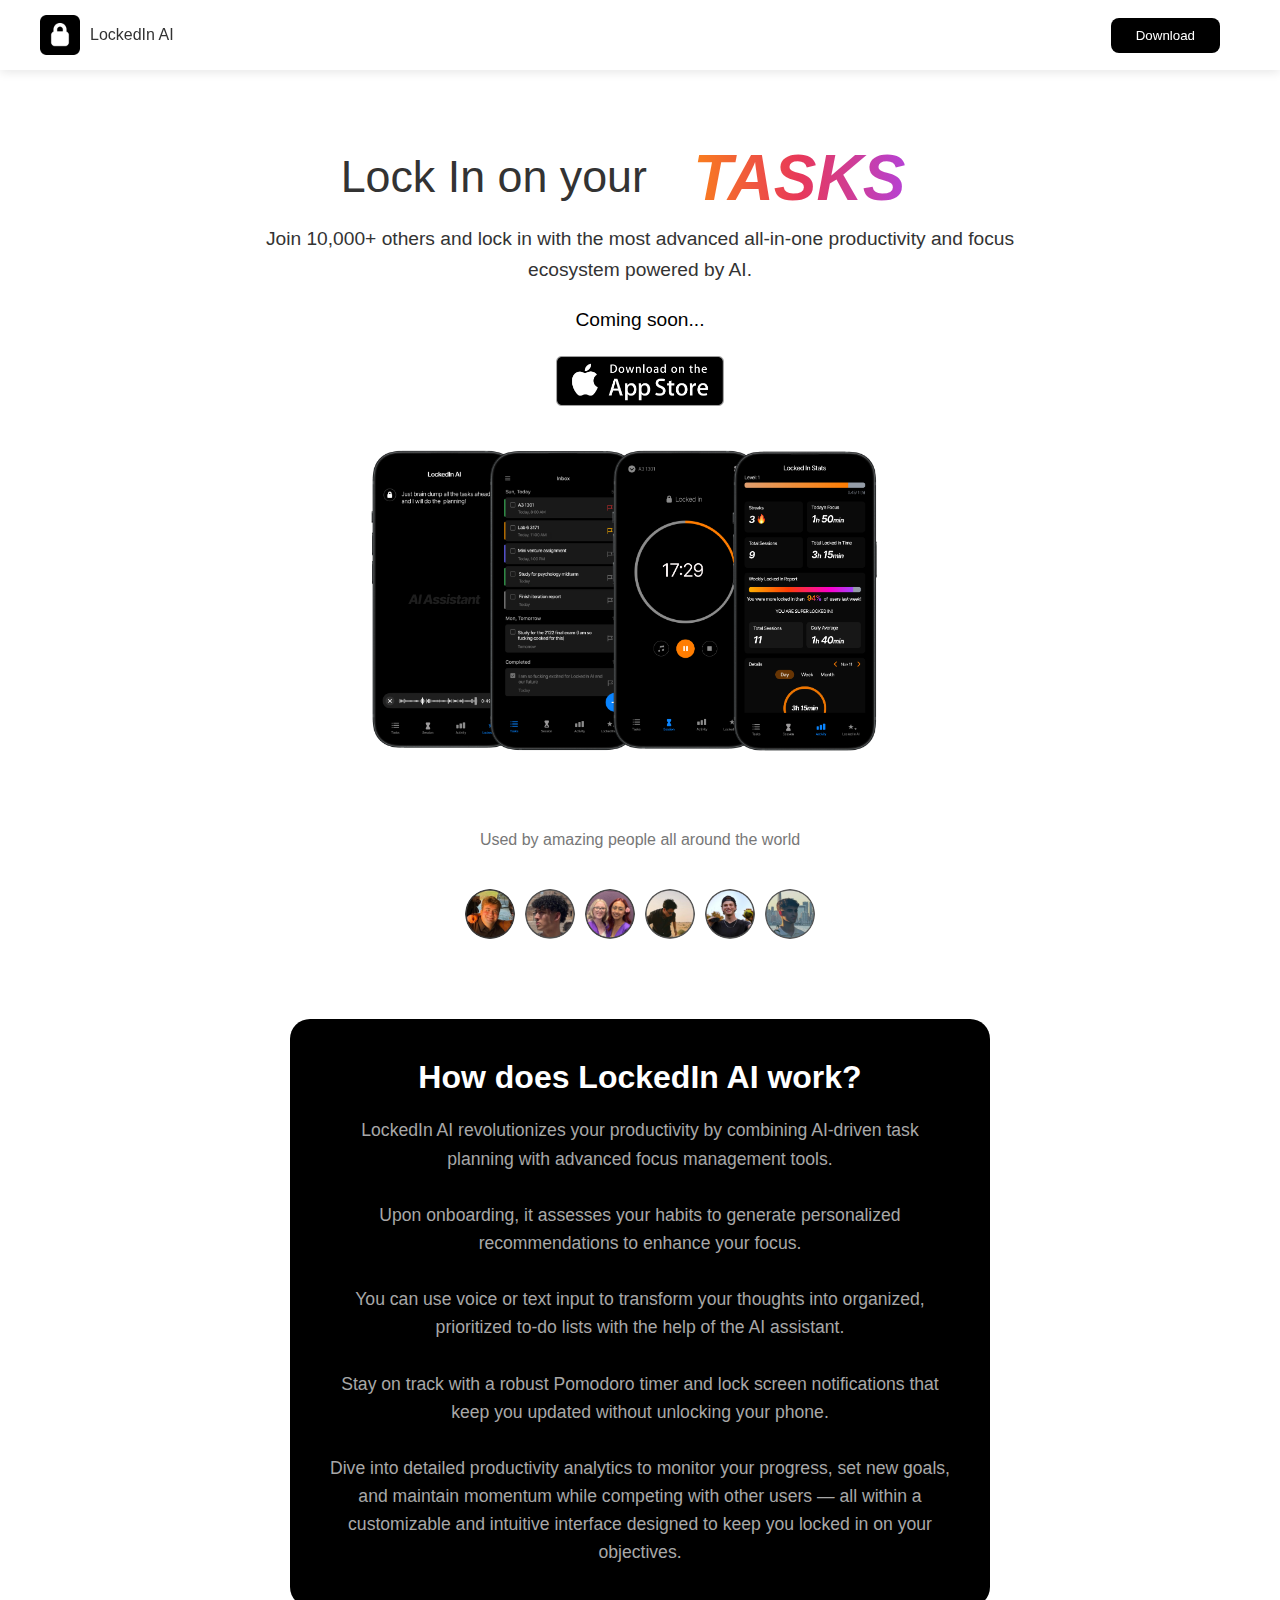
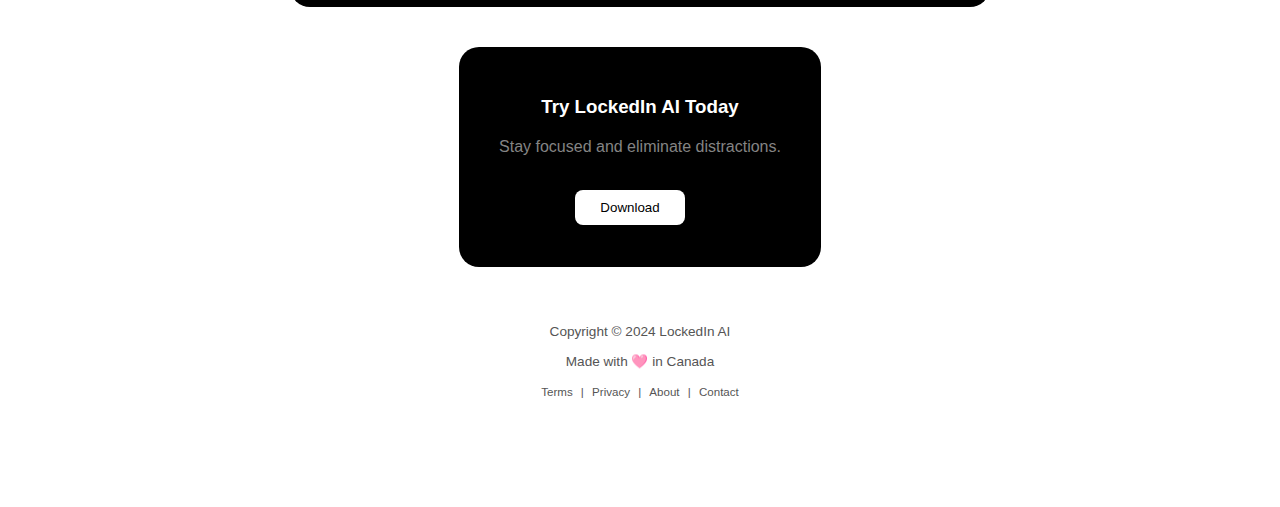
==== index.html @ e56622cc "fixed minor bug lol" ====
<!DOCTYPE html>
<html lang="en">
<head>
    <!-- Open Graph Meta Tags (for Social Media and iMessage) -->
    <meta property="og:title" content="LockedIn AI - Your Ultimate Focus & Productivity App Powered by AI">
    <meta property="og:description" content="Join 10,000+ users and lock in with the most advanced all-in-one productivity and focus ecosystem powered by AI.">
    <meta property="og:image" content="https://lockdin.ai/assets/cover.jpg">
    <meta property="og:image:secure_url" content="https://lockdin.ai/assets/cover.jpg">
    <meta property="og:image:type" content="image/jpeg">
    <meta property="og:image:width" content="1800">
    <meta property="og:image:height" content="1000">
    <meta property="og:url" content="https://lockdin.ai">
    <meta property="og:type" content="website">

    <!-- Twitter Card Meta Tags (for Twitter Sharing) -->
    <meta name="twitter:card" content="summary_large_image">
    <meta name="twitter:title" content="LockedIn AI - Your Ultimate Productivity App">
    <meta name="twitter:description" content="Join 10,000+ users and lock in with the most advanced all-in-one productivity and focus ecosystem powered by AI.">
    <meta name="twitter:image" content="https://lockdin.ai/assets/cover.jpg">

    <!-- Apple Touch Icon (Fallback for iMessage) -->
    <link rel="apple-touch-icon" href="https://lockdin.ai/assets/cover.jpg">

    <meta charset="UTF-8">
    <meta name="viewport" content="width=device-width, initial-scale=1.0">
    <title>LockedIn AI</title>
    <link rel="icon" href="assets/favicon.png" type="image/x-icon">
    <style>
        /* Reset */
        * {
            margin: 0;
            padding: 0;
            box-sizing: border-box;
            font-family: Arial, sans-serif;
        }

        body {
            background-color: #ffffff;
            color: #333;
            display: flex;
            flex-direction: column;
            align-items: center;
            padding: 0 15px;
        }

        /* Navbar */
        .navbar {
            width: 100%;
            padding: 15px 40px;
            display: flex;
            justify-content: space-between;
            align-items: center;
            position: fixed;
            top: 0;
            background-color: #ffffff;
            box-shadow: 0 2px 10px rgba(0, 0, 0, 0.1);
            z-index: 1000;
        }

        .navbar-brand {
            display: flex;
            align-items: center;
            gap: 10px;
        }

        .logo {
            height: 40px;
        }

        .brand-text {
            font-size: 1em;
            font-weight: 500;
        
        }

        .download-btn {
            padding: 10px 25px;
            background-color: #000;
            color: #fff;
            border: none;
            border-radius: 8px;
            cursor: pointer;
            margin-right: 20px;
        }

        .download-btn1 {
            padding: 10px 25px;
            background-color: #ffffff;
            color: #000000;
            border: none;
            border-radius: 8px;
            cursor: pointer;
            margin-right: 20px;
        }

        /* Hero Section */
        .hero {
            margin-top: 100px;
            padding: 40px 20px;
            text-align: center;
            max-width: 800px;
        }

        .hero h1 {
            font-size: 2.8em;
            font-weight: 400;
            line-height: 1.2;
        }

        .highlight {
            font-weight: bold;
            font-style: italic;
            background: linear-gradient(to right, #FF9609, #E83859, #A644FB);
            -webkit-background-clip: text;
            color: transparent;
            transition: opacity 0.5s;
        }

        .swapping-word-container {
            display: inline-block;
            width: 280px; /* Adjust to the longest word */
            height: 64px;
            position: relative;
            overflow: hidden;
            vertical-align: bottom;
        }

        .swapping-word {
            position: absolute;
            left: 0;
            right: 0;
            text-align: center;
            font-size: 64px;
            font-weight: bold;
            line-height: 1.2;
            white-space: nowrap;
        }

        #current-word {
            top: 0;
        }

        #next-word {
            top: -100%;
            
        }

        .hero p {
            font-size: 1.2em;
            line-height: 1.6;
            margin-top: 20px;
        }

        .availability {
            margin-top: 20px;
            margin-bottom: 20px;
            font-size: 1em;
            color: #000000;
        }

        .app-store-btn {
            margin: 20px;
        }

        .app-previews {
            display: flex;
            justify-content: center;
            margin-top: 40px;
            padding: 0 20px;
        }

        .app-preview {
            width: 150px;
            border-radius: 20px;
            margin-left: -30px;
            animation: float 6s ease-in-out infinite;
        }

        .app-preview:first-child {
            margin-left: 0;
        }

        @keyframes float {
            0% {
                transform: translateY(0);
            }
            50% {
                transform: translateY(-10px);
            }
            100% {
                transform: translateY(0);
            }
        }

        /* Testimonials */
        .testimonials {
            padding: 40px 0;
            text-align: center;
        }

        .testimonial-heading {
            font-size: 1em;
            color: #777;
            margin-bottom: 40px;
        }

        .user-profiles {
            display: flex;
            justify-content: center;
            gap: 10px;
            flex-wrap: wrap;
        }

        .user-profile {
            width: 50px;
            height: 50px;
            border-radius: 50%;
        }

        /* Info Section */
        .info {
            max-width: 700px;
            padding: 40px;
            text-align: center;
            margin: 40px 0;
            background-color: #000;
            color: #fff;
            border-radius: 20px;
        }

        .info h2 {
            font-size: 2em;
            margin-bottom: 20px;
        }

        .info p {
            font-size: 1.1em;
            line-height: 1.6;
            margin-top: 20px;
            
        }

        /* Call to Action */
        .cta {
            padding: 40px;
            text-align: center;
            background-color: #000;
            color: #fff;
            border-radius: 20px;
            margin-bottom: 40px;
            line-height: 40px;
        }

        .cta h2 {
            font-size: 2.2em;
            margin-bottom: 10px;
        }

        .cta p {
            font-size: 1em;
            margin-bottom: 20px;
            color: #848484;

        }

        .cta .download-btn {
            padding: 15px 30px;
            background-color: #000;
            color: #fff;
            border: none;
        }

        /* Footer Styles */
        footer {
            padding: 10px;
            padding-bottom: 100px;
            padding-inline: 10px;
            text-align: center;
            font-size: 0.85em;
            color: #555;
            line-height: 30px;
        }

        .footer-links a {
            color: #555;
            text-decoration: none;
        }

        .footer-links a:hover {
            text-decoration: underline;
        }

        /* Responsive Styles */
        @media (max-width: 768px) {
            .navbar {
                padding: 15px 20px;
            }

            .download-btn, .download-btn1 {
                margin-right: 10px;
            }

            .hero {
                margin-top: 80px;
                padding: 20px 15px;
            }

            .hero h1 {
                font-size: 2em;
            }

            .hero p {
                font-size: 1em;
            }

            .app-previews {
                flex-direction: column;
                align-items: center;
                margin-top: 20px;
            }

            .app-preview {
                margin: 10px 0;
                width: 200px;
            }

            .info {
                padding: 20px;
                margin: 20px 0;
            }

            .info h2 {
                font-size: 1.5em;
            }

            .info p {
                font-size: 1em;
            }

            .cta {
                padding: 20px;
                margin-bottom: 20px;
            }

            .cta h2 {
                font-size: 1.8em;
            }

            .cta p {
                font-size: 1em;
            }

            .user-profiles {
                gap: 5px;
            }

            .user-profile {
                width: 40px;
                height: 40px;
            }

            footer {
                padding: 10px;
            }
        }

        @keyframes swapWordDown {
            from {
                top: 0%;
                opacity: 1;
            }
            to {
                top: 100%;
                opacity: 0;
            }
        }

        @keyframes swapWordUp {
            from {
                top: -100%;
                opacity: 0;
            }
            to {
                top: 0%;
                opacity: 1;
            }
        }

        /* Additional Mobile View Styles */
        .mobile-points {
            display: none;
            margin-top: 20px;
            text-align: left;
            font-size: 1em;
            line-height: 1.6;
            color: #333;
        }

        /* Paragraph styling for .info section */
        .info p {
            color: #a8a8a8; /* Lighter grey color */
            font-weight: 300; /* Thinner text */
        }

        /* Mobile view display */
        @media (max-width: 768px) {
            .mobile-points {
                display: block;
            }
        }

        /* Mobile Points Styling */
        .mobile-point {
            display: none;
            font-size: 1em;
            line-height: 1.4;
            color: #292929;
            text-align: center;
            margin-top: 20px;
            margin-bottom: 30px;
        }

        /* Display the points on mobile view */
        @media (max-width: 768px) {
            .mobile-point {
                display: block;
            }

            .app-preview {
                margin-top: 0;
                margin-bottom: 20px;
            }
        }


    </style>
</head>
<body>
    <!-- Navbar -->
    <nav class="navbar">
        <div class="navbar-brand">
            <img src="assets/logo.png" alt="LockedIn AI Logo" class="logo">
            <span class="brand-text">LockedIn AI</span>
        </div>
        <button class="download-btn">Download</button>
    </nav>

    <!-- Hero Section -->
    <section class="hero">
        <h1 class="headline">
            Lock In on your
            <span class="swapping-word-container">
                <span class="highlight swapping-word" id="current-word">TASKS</span>
                <span class="highlight swapping-word" id="next-word"></span>
            </span>
        </h1>
        <p>Join 10,000+ others and lock in with the most advanced all-in-one productivity and focus ecosystem powered by AI.</p>
        <p class="availability">Coming soon...</p>
        <a href="#" class="app-store-btn">
            <img src="assets/app_store_btn.png" alt="Download on the App Store" style="height: 50px;">
        </a>

        <div class="app-previews">
            <!-- Point 1 -->
            <p class="mobile-point">1. Simply brain dump your tasks and let the AI handle planning and organization for you.</p>
            <img src="assets/app_preview_1.png" alt="App Preview 1" class="app-preview">
        
            <!-- Point 2 -->
            <p class="mobile-point">2. Easily categorize, prioritize, and track all your to-dos.</p>
            <img src="assets/app_preview_2.png" alt="App Preview 2" class="app-preview">
        
            <!-- Point 3 -->
            <p class="mobile-point">3. Focus deeply with customizable Pomodoro timers and stay locked in without distractions.</p>
            <img src="assets/app_preview_3.png" alt="App Preview 3" class="app-preview">
        
            <!-- Point 4 -->
            <p class="mobile-point">4. Track your progress and gain insights to optimize your focus over time while competing with others.</p>
            <img src="assets/app_preview_4.png" alt="App Preview 4" class="app-preview">
        </div>
        
    </section>

    <!-- Testimonials -->
    <section class="testimonials">
        <p class="testimonial-heading">Used by amazing people all around the world</p>
        <div class="user-profiles">
            <img src="assets/roman.png" alt="User Roman" class="user-profile">
            <img src="assets/kayhan.png" alt="User Kayhan" class="user-profile">
            <img src="assets/jam_maddy.png" alt="User Jam Maddy" class="user-profile">
            <img src="assets/leva.png" alt="User Leva" class="user-profile">
            <img src="assets/sam.png" alt="User Sam" class="user-profile">
            <img src="assets/yahia.png" alt="User Yahia" class="user-profile">
        </div>
    </section>

    <!-- Info Section -->
    <section class="info">
        <h2>How does LockedIn AI work?</h2>
        <p>
            LockedIn AI revolutionizes your productivity by combining AI-driven task planning with advanced focus management tools.<br><br>
            Upon onboarding, it assesses your habits to generate personalized recommendations to enhance your focus.<br><br>
            You can use voice or text input to transform your thoughts into organized, prioritized to-do lists with the help of the AI assistant.<br><br>
            Stay on track with a robust Pomodoro timer and lock screen notifications that keep you updated without unlocking your phone.<br><br>
            Dive into detailed productivity analytics to monitor your progress, set new goals, and maintain momentum while competing with other users — all within a customizable and intuitive interface designed to keep you locked in on your objectives.
        </p>
    </section>

    <!-- Call to Action -->
    <section class="cta">
        <h3>Try LockedIn AI Today</h3>
        <p style="font-weight: 100;">Stay focused and eliminate distractions.</p>
        <button class="download-btn1">Download</button>
    </section>

    <!-- Footer -->
    <footer>
        <p>Copyright © 2024 LockedIn AI</p>
        <p>Made with 🩷 in Canada </p>
        <div class="footer-links" style="font-size: 0.85em; color: #555;">
            <a href="terms.html" style="margin: 0 5px;">Terms</a> |
            <a href="privacy.html" style="margin: 0 5px;">Privacy</a> |
            <a href="about.html" style="margin: 0 5px;">About</a> |
            <a href="mailto:lockedindeveloper@gmail.com?subject=Support%20Request&body=Hello%20Support%20Team," style="margin: 0 5px;">Contact</a>
        </div>        
    </footer>

    <!-- JavaScript for Word Swap Animation -->
    <script>
        const words = ['TASKS', 'GOALS', 'DREAMS',];
        let i = 0;
        const currentWord = document.getElementById('current-word');
        const nextWord = document.getElementById('next-word');

        setInterval(() => {
            nextWord.textContent = words[(i + 1) % words.length];
            currentWord.style.animation = 'swapWordDown 0.5s forwards';
            nextWord.style.animation = 'swapWordUp 0.5s forwards';

            setTimeout(() => {
                currentWord.textContent = nextWord.textContent;
                currentWord.style.animation = '';
                nextWord.style.animation = '';
                i = (i + 1) % words.length;
            }, 500);
        }, 3000);
    </script>
</body>
</html>
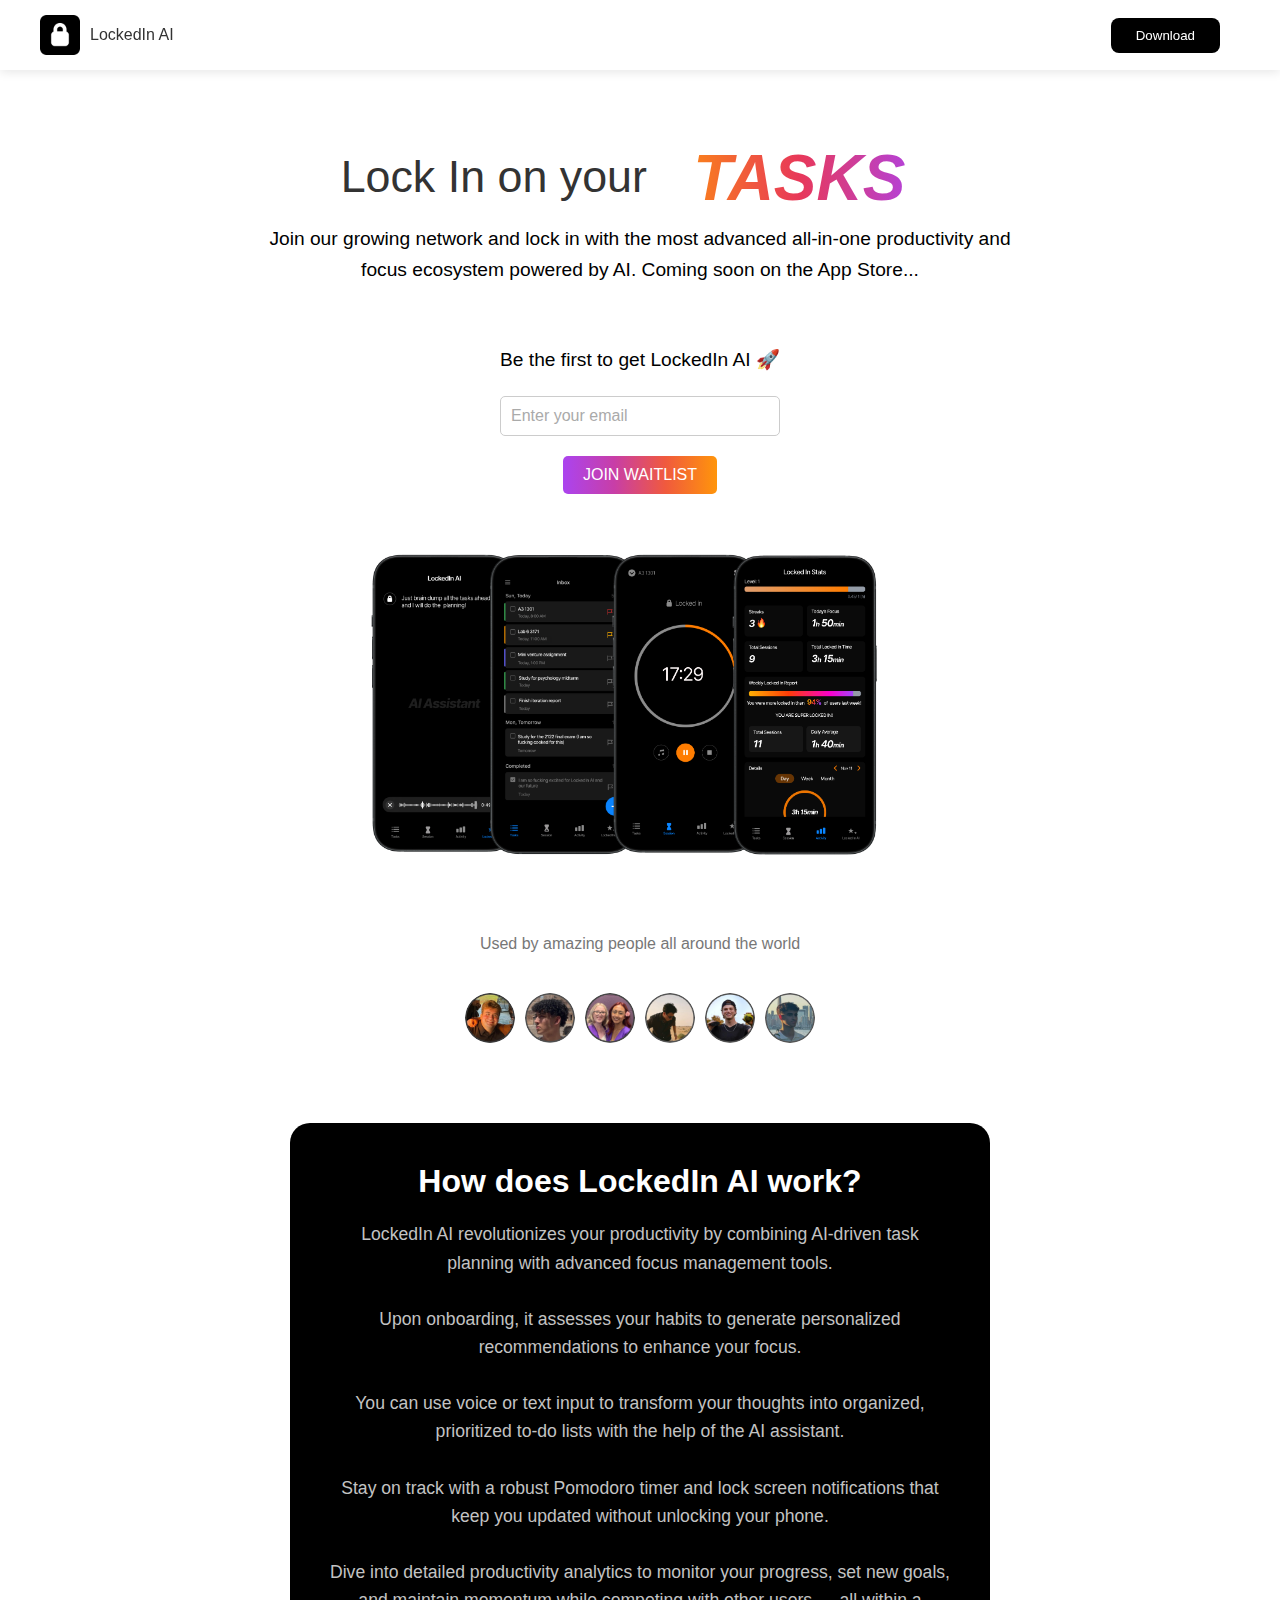
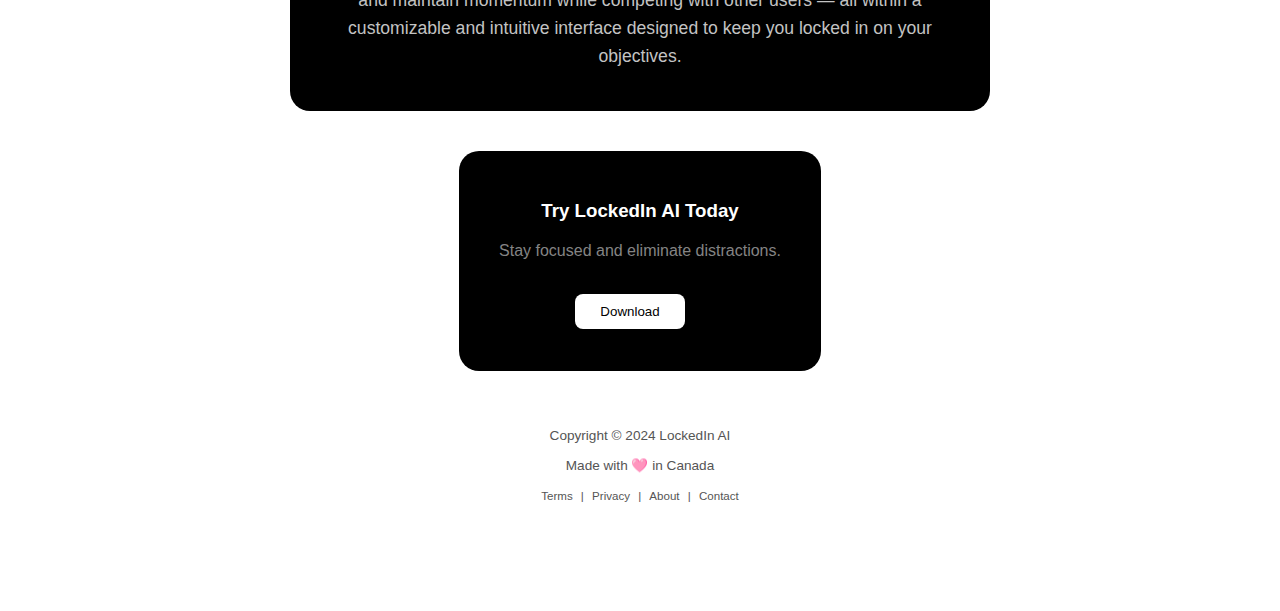
==== commit 06e2f069: "integrated mailchimp" ====
--- a/index.html
+++ b/index.html
@@ -398,7 +398,7 @@
 
         /* Paragraph styling for .info section */
         .info p {
-            color: #a8a8a8; /* Lighter grey color */
+            color: #c3c3c3; /* Lighter grey color */
             font-weight: 300; /* Thinner text */
         }
 
@@ -454,11 +454,168 @@
                 <span class="highlight swapping-word" id="next-word"></span>
             </span>
         </h1>
-        <p>Join 10,000+ others and lock in with the most advanced all-in-one productivity and focus ecosystem powered by AI.</p>
-        <p class="availability">Coming soon...</p>
-        <a href="#" class="app-store-btn">
-            <img src="assets/app_store_btn.png" alt="Download on the App Store" style="height: 50px;">
-        </a>
+        <p class="availability">Join our growing network and lock in with the most advanced all-in-one productivity and focus ecosystem powered by AI. Coming soon on the App Store...</p>
+
+
+
+
+
+
+
+        <div id="mc_embed_shell">
+            <style>
+            #mc_embed_signup {
+            background: #fff;
+            padding: 20px;
+            border-radius: 8px;
+            /* Remove the box-shadow property */
+            margin: 20px auto;
+            max-width: 100%;
+            width: 500px;
+            display: flex;
+            flex-direction: column;
+            align-items: center;
+        }
+        
+                #mc_embed_signup h2 {
+                    font-size: 1.5em;
+                    margin-bottom: 15px;
+                    color: #333;
+                    text-align: center;
+                }
+        
+                #mc_embed_signup .mc-field-group {
+                    margin-bottom: 20px;
+                    width: 100%;
+                }
+        
+                #mc_embed_signup .mc-field-group input {
+                    width: 100%;
+                    padding: 10px;
+                    border: 1px solid #ccc;
+                    border-radius: 5px;
+                    font-size: 1em;
+                    color: #333;
+                }
+        
+                #mc_embed_signup .mc-field-group input::placeholder {
+                    color: #aaa;
+                }
+        
+                #mc_embed_signup .mc-field-group input:focus {
+                    border-color: #007BFF;
+                    outline: none;
+                }
+        
+                #mc_embed_signup .button {
+                    background: linear-gradient(90deg, #AB44EF, #C83EA7, #F05A3D, #FF950B);
+                    color: #fff;
+                    border: none;
+                    padding: 10px 20px;
+                    border-radius: 5px;
+                    font-size: 1em;
+                    cursor: pointer;
+                    text-align: center;
+                    transition: opacity 0.3s;
+                }
+        
+                #mc_embed_signup .button:hover {
+                    background-color: #0056b3;
+                }
+        
+                #response-message {
+                    margin-top: 10px;
+                    font-size: 1em;
+                    text-align: center;
+                }
+        
+                #response-message.success {
+                    color: green;
+                }
+        
+                #response-message.error {
+                    color: red;
+                }
+        
+                @media (max-width: 768px) {
+                    #mc_embed_signup {
+                        padding: 15px;
+                        width: 90%;
+                    }
+        
+                    #mc_embed_signup h2 {
+                        font-size: 1.2em;
+                    }
+        
+                    #mc_embed_signup .button {
+                        padding: 10px;
+                    }
+                }
+            </style>
+        
+            <div id="mc_embed_signup">
+                <form id="mc-embedded-subscribe-form" method="POST">
+                    <p class="availability">Be the first to get LockedIn AI 🚀</p>
+                    <div class="mc-field-group">
+                        <input type="email" name="EMAIL" id="mce-EMAIL" placeholder="Enter your email" required>
+                    </div>
+                    <div id="response-message"></div>
+                    <button type="submit" class="button">JOIN WAITLIST</button>
+                </form>
+            </div>
+        
+            <script>
+                document.getElementById("mc-embedded-subscribe-form").addEventListener("submit", function (event) {
+                    event.preventDefault();
+        
+                    const emailField = document.getElementById("mce-EMAIL");
+                    const responseMessage = document.getElementById("response-message");
+                    const emailValue = emailField.value;
+        
+                    // Validate email format
+                    const emailRegex = /^[^\s@]+@[^\s@]+\.[^\s@]+$/;
+        
+                    if (!emailRegex.test(emailValue)) {
+                        responseMessage.textContent = "Invalid email";
+                        responseMessage.className = "error";
+                        return;
+                    }
+        
+                    // Prepare the JSONP URL
+                    const url = `https://lockdin.us16.list-manage.com/subscribe/post-json?u=b6eb32c183bbab0add7fcbb8f&id=0d2929f076&EMAIL=${encodeURIComponent(emailValue)}&c=handleResponse`;
+        
+                    // Append JSONP script
+                    const script = document.createElement("script");
+                    script.src = url;
+        
+                    // Define callback function
+                    window.handleResponse = function (response) {
+                        if (response.result === "success") {
+                            responseMessage.textContent = "Thank you, we will notify you soon";
+                            responseMessage.className = "success";
+                            emailField.value = ""; // Clear the email field
+                        } else {
+                            responseMessage.textContent = "There was an error. Please try again.";
+                            responseMessage.className = "error";
+                        }
+        
+                        // Clean up the script element
+                        script.remove();
+                    };
+        
+                    // Append the script to the document
+                    document.body.appendChild(script);
+                });
+            </script>
+        </div>
+        
+
+
+
+
+
+
+
 
         <div class="app-previews">
             <!-- Point 1 -->
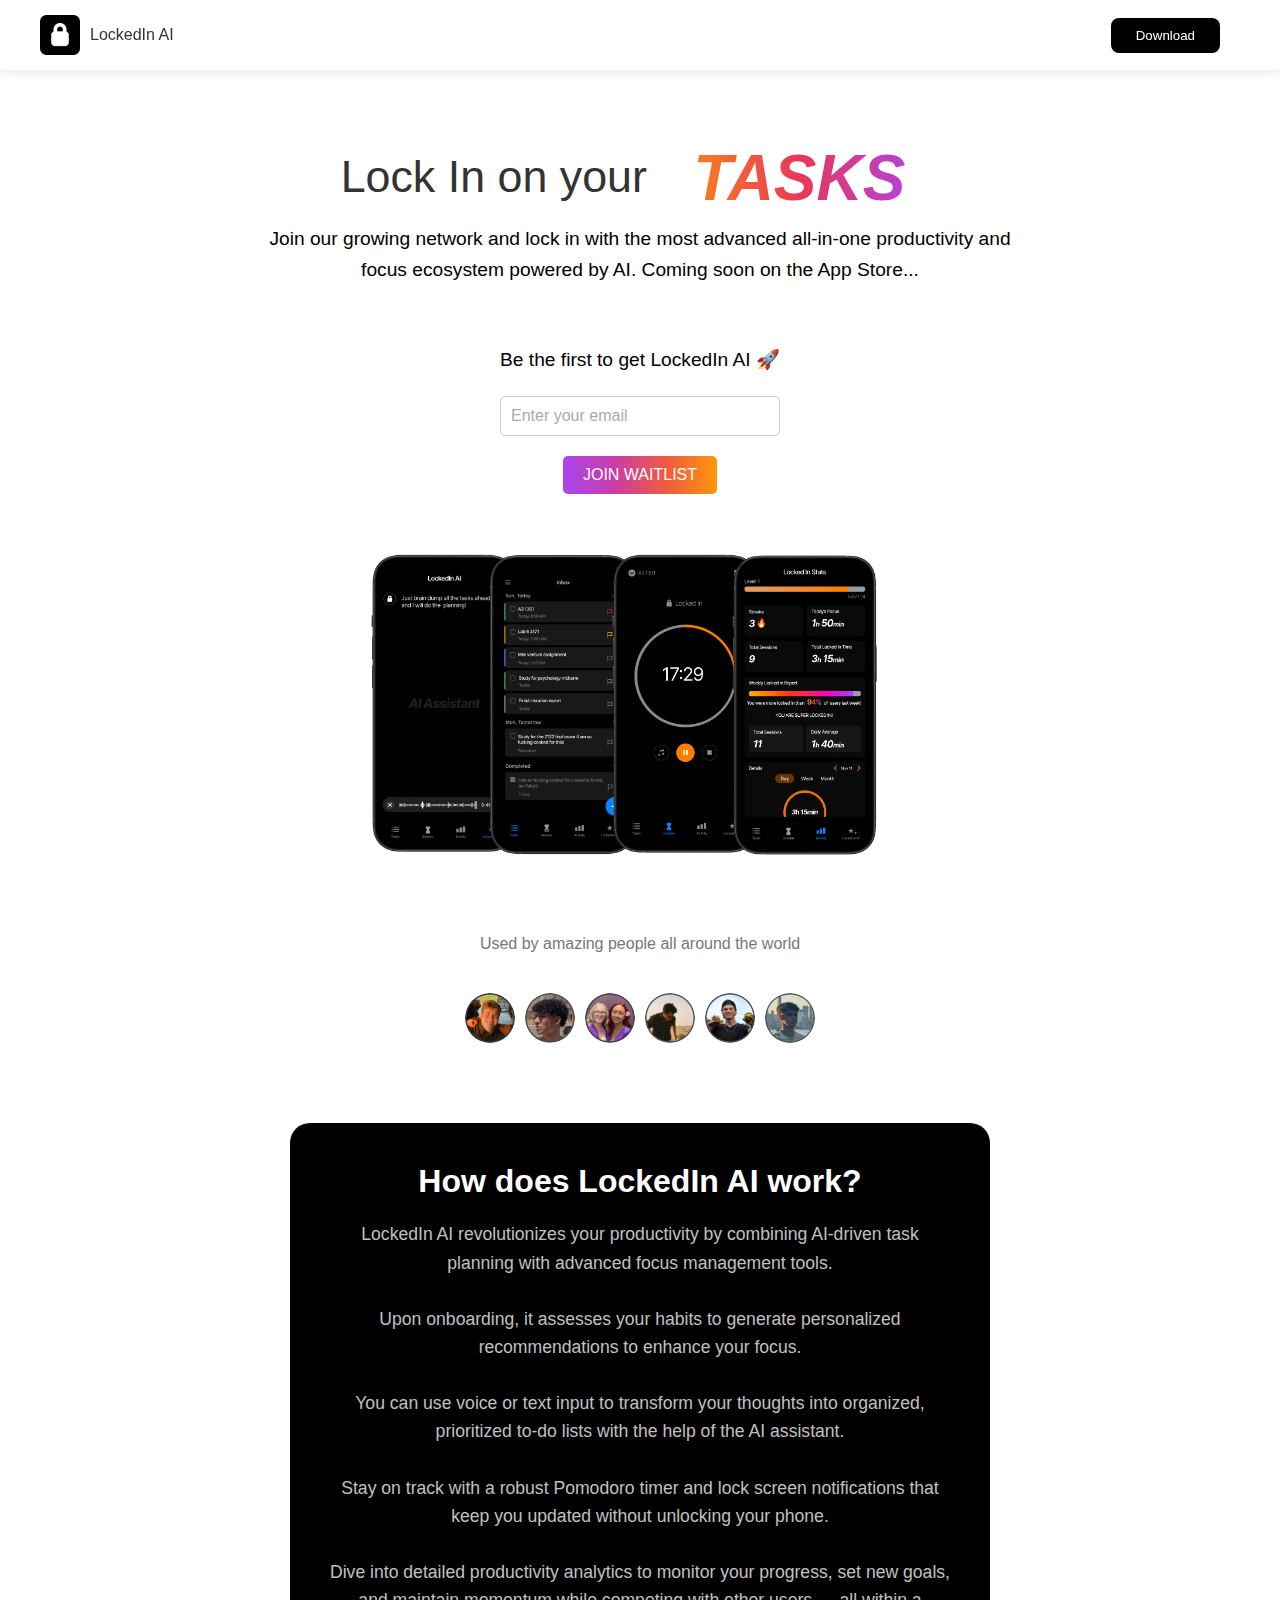
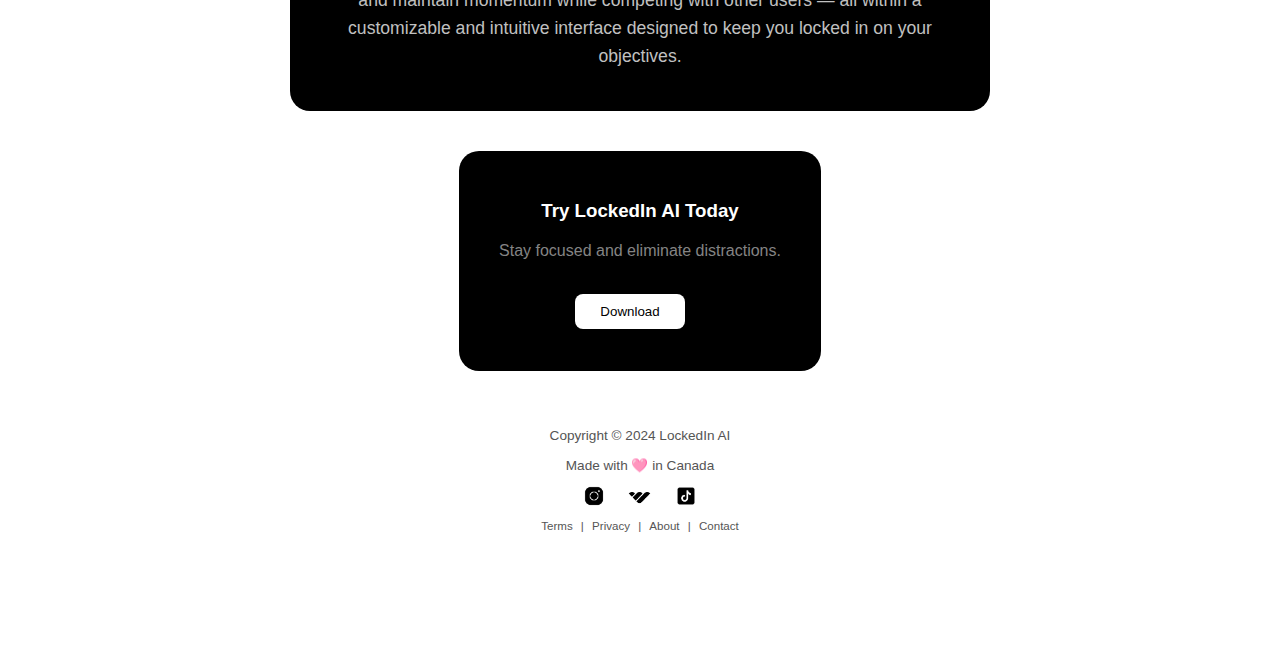
==== commit 0f02e5b2: "added socials and fixed some padding issues" ====
--- a/index.html
+++ b/index.html
@@ -25,6 +25,15 @@
     <meta name="viewport" content="width=device-width, initial-scale=1.0">
     <title>LockedIn AI</title>
     <link rel="icon" href="assets/favicon.png" type="image/x-icon">
+
+    <script type="text/javascript">
+        (function(c,l,a,r,i,t,y){
+            c[a]=c[a]||function(){(c[a].q=c[a].q||[]).push(arguments)};
+            t=l.createElement(r);t.async=1;t.src="https://www.clarity.ms/tag/"+i;
+            y=l.getElementsByTagName(r)[0];y.parentNode.insertBefore(t,y);
+        })(window, document, "clarity", "script", "p1qfue78ds");
+    </script>
+
     <style>
         /* Reset */
         * {
@@ -398,7 +407,7 @@
 
         /* Paragraph styling for .info section */
         .info p {
-            color: #c3c3c3; /* Lighter grey color */
+            color: #c0c0c0; /* Lighter grey color */
             font-weight: 300; /* Thinner text */
         }
 
@@ -430,6 +439,15 @@
                 margin-top: 0;
                 margin-bottom: 20px;
             }
+        }
+
+        footer a img {
+        text-decoration: none; /* Remove underline for icons */
+        display: inline-block; /* Ensure consistent spacing */
+        vertical-align: middle; /* Align icons properly */
+        }
+        footer a {
+            text-decoration: none; /* Remove underline from the link itself */
         }
 
 
@@ -525,8 +543,9 @@
         
                 #response-message {
                     margin-top: 10px;
-                    font-size: 1em;
-                    text-align: center;
+                margin-bottom: 20px; /* Add this line */
+                font-size: 1em;
+                text-align: center;
                 }
         
                 #response-message.success {
@@ -591,7 +610,7 @@
                     // Define callback function
                     window.handleResponse = function (response) {
                         if (response.result === "success") {
-                            responseMessage.textContent = "Thank you, we will notify you soon";
+                            responseMessage.textContent = "Thank you, we'll notify you soon!";
                             responseMessage.className = "success";
                             emailField.value = ""; // Clear the email field
                         } else {
@@ -673,13 +692,26 @@
     <footer>
         <p>Copyright © 2024 LockedIn AI</p>
         <p>Made with 🩷 in Canada </p>
-        <div class="footer-links" style="font-size: 0.85em; color: #555;">
+        <div>
+            <a href="https://www.instagram.com/lockedinai" style="margin: 0 10px;">
+                <img src="assets/instagram.png" alt="Instagram" style="width: 20px; height: 20px;">
+            </a>
+            <a href="https://whop.com/" style="margin: 0 10px;">
+                <img src="assets/whop.png" alt="Whop" style="width: 25px; height: 25px;">
+            </a>
+            <a href="https://www.tiktok.com/@lockedinai" style="margin: 0 10px;">
+                <img src="assets/tiktok.png" alt="TikTok" style="width: 20px; height: 20px;">
+            </a>
+        </div>
+        <div class="footer-links" style="font-size: 0.85em; color: #555; margin-bottom: 20px;">
             <a href="terms.html" style="margin: 0 5px;">Terms</a> |
             <a href="privacy.html" style="margin: 0 5px;">Privacy</a> |
             <a href="about.html" style="margin: 0 5px;">About</a> |
             <a href="mailto:lockedindeveloper@gmail.com?subject=Support%20Request&body=Hello%20Support%20Team," style="margin: 0 5px;">Contact</a>
-        </div>        
+        </div>
     </footer>
+    
+    
 
     <!-- JavaScript for Word Swap Animation -->
     <script>
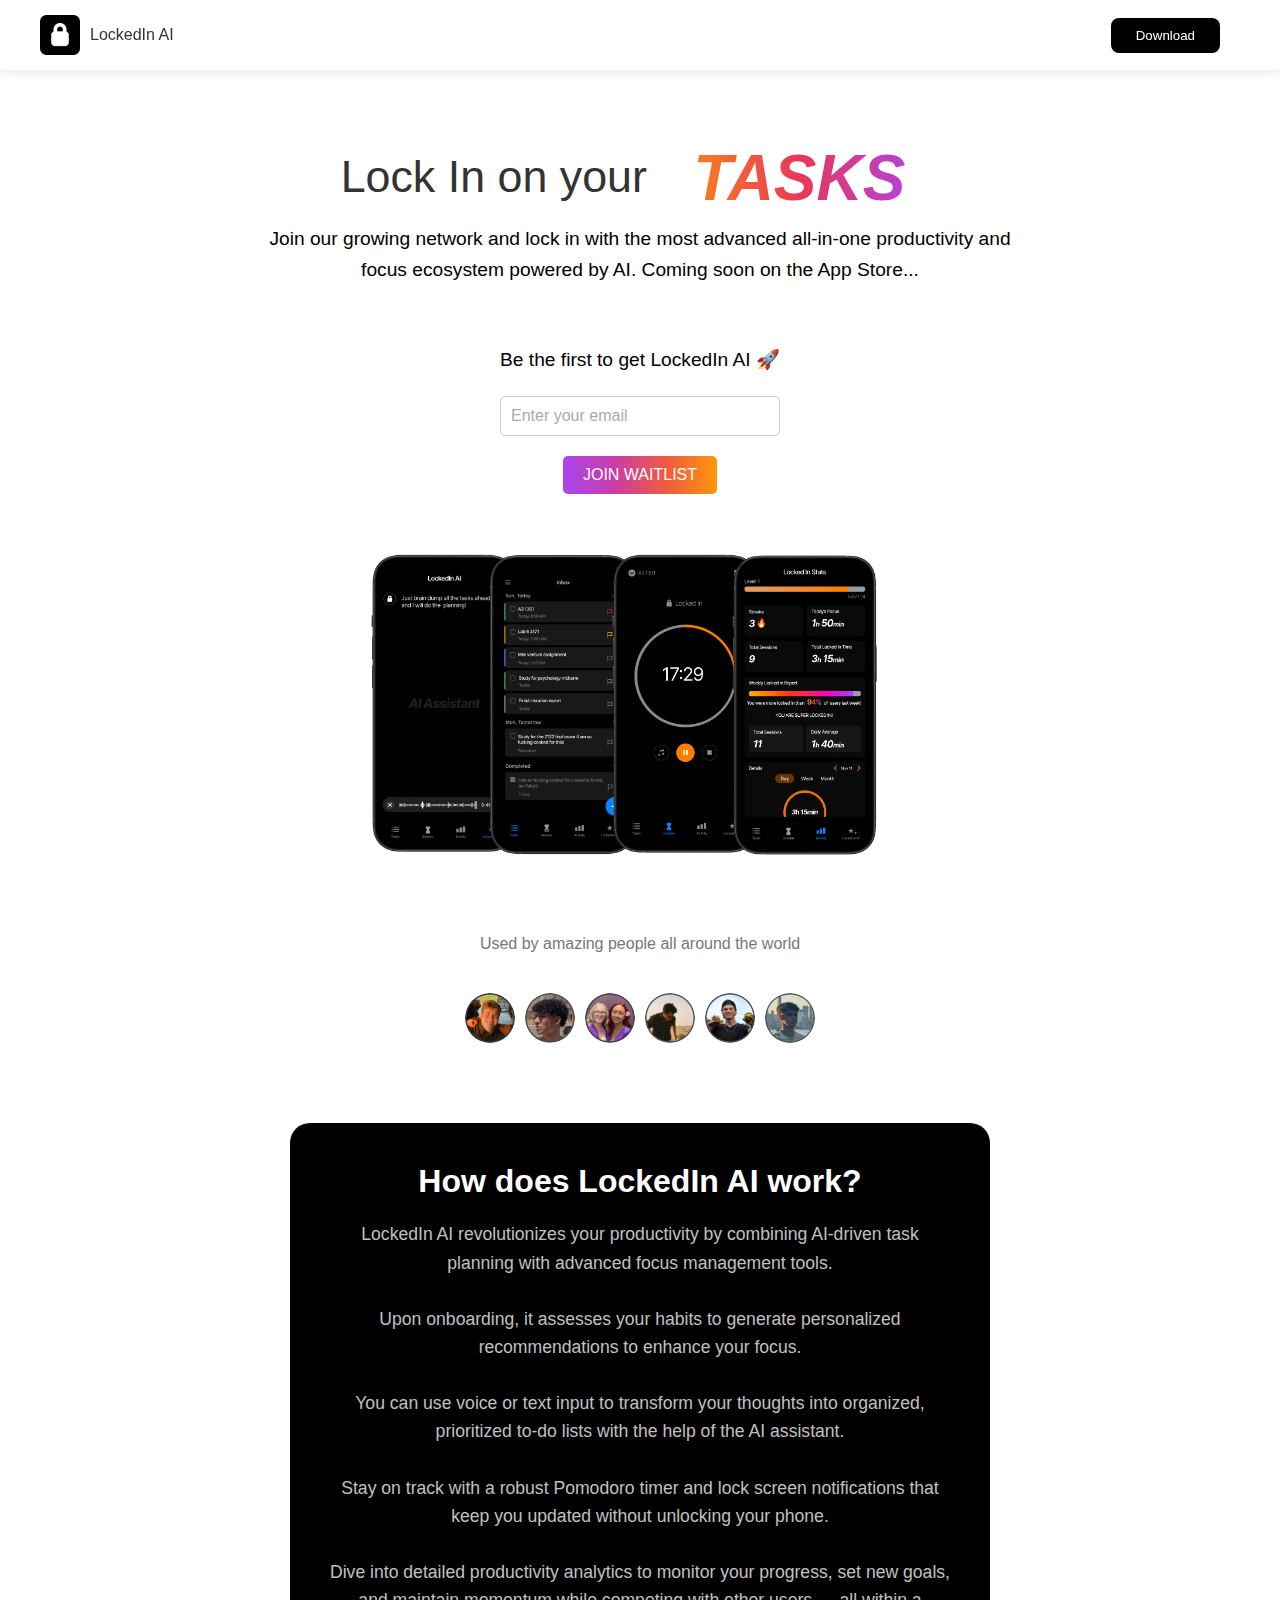
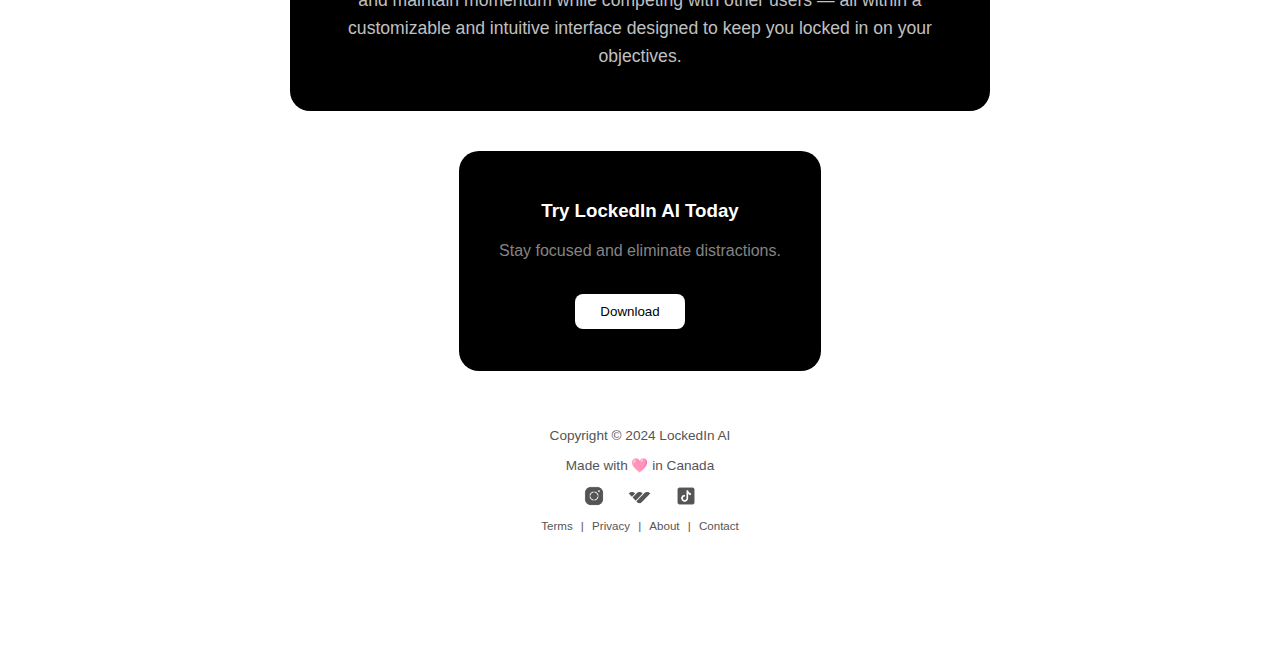
==== commit 55d2579c: "added animation to the waitlist button also updated some assets" ====
--- a/index.html
+++ b/index.html
@@ -477,23 +477,19 @@
 
 
 
-
-
-
         <div id="mc_embed_shell">
             <style>
-            #mc_embed_signup {
-            background: #fff;
-            padding: 20px;
-            border-radius: 8px;
-            /* Remove the box-shadow property */
-            margin: 20px auto;
-            max-width: 100%;
-            width: 500px;
-            display: flex;
-            flex-direction: column;
-            align-items: center;
-        }
+                #mc_embed_signup {
+                    background: #fff;
+                    padding: 20px;
+                    border-radius: 8px;
+                    margin: 20px auto;
+                    max-width: 100%;
+                    width: 500px;
+                    display: flex;
+                    flex-direction: column;
+                    align-items: center;
+                }
         
                 #mc_embed_signup h2 {
                     font-size: 1.5em;
@@ -526,6 +522,8 @@
                 }
         
                 #mc_embed_signup .button {
+                    position: relative;
+                    overflow: hidden;
                     background: linear-gradient(90deg, #AB44EF, #C83EA7, #F05A3D, #FF950B);
                     color: #fff;
                     border: none;
@@ -534,18 +532,37 @@
                     font-size: 1em;
                     cursor: pointer;
                     text-align: center;
-                    transition: opacity 0.3s;
-                }
-        
-                #mc_embed_signup .button:hover {
-                    background-color: #0056b3;
+                    transition: transform 0.2s ease, box-shadow 0.2s ease;
+                }
+        
+                #mc_embed_signup .button:active {
+                    transform: scale(0.95);
+                }
+        
+                #mc_embed_signup .button .ripple {
+                    position: absolute;
+                    width: 0;
+                    height: 0;
+                    border-radius: 50%;
+                    background: rgba(255, 255, 255, 0.5);
+                    transform: translate(-50%, -50%);
+                    animation: ripple-animation 0.6s ease-out;
+                    pointer-events: none;
+                }
+        
+                @keyframes ripple-animation {
+                    to {
+                        width: 300px;
+                        height: 300px;
+                        opacity: 0;
+                    }
                 }
         
                 #response-message {
                     margin-top: 10px;
-                margin-bottom: 20px; /* Add this line */
-                font-size: 1em;
-                text-align: center;
+                    margin-bottom: 20px;
+                    font-size: 1em;
+                    text-align: center;
                 }
         
                 #response-message.success {
@@ -625,13 +642,26 @@
                     // Append the script to the document
                     document.body.appendChild(script);
                 });
+        
+                // Add ripple effect to button
+                document.querySelector(".button").addEventListener("click", function (event) {
+                    const button = event.currentTarget;
+                    const rect = button.getBoundingClientRect();
+                    const ripple = document.createElement("span");
+        
+                    ripple.className = "ripple";
+                    ripple.style.left = `${event.clientX - rect.left}px`;
+                    ripple.style.top = `${event.clientY - rect.top}px`;
+        
+                    button.appendChild(ripple);
+        
+                    ripple.addEventListener("animationend", () => {
+                        ripple.remove();
+                    });
+                });
             </script>
         </div>
         
-
-
-
-
 
 
 
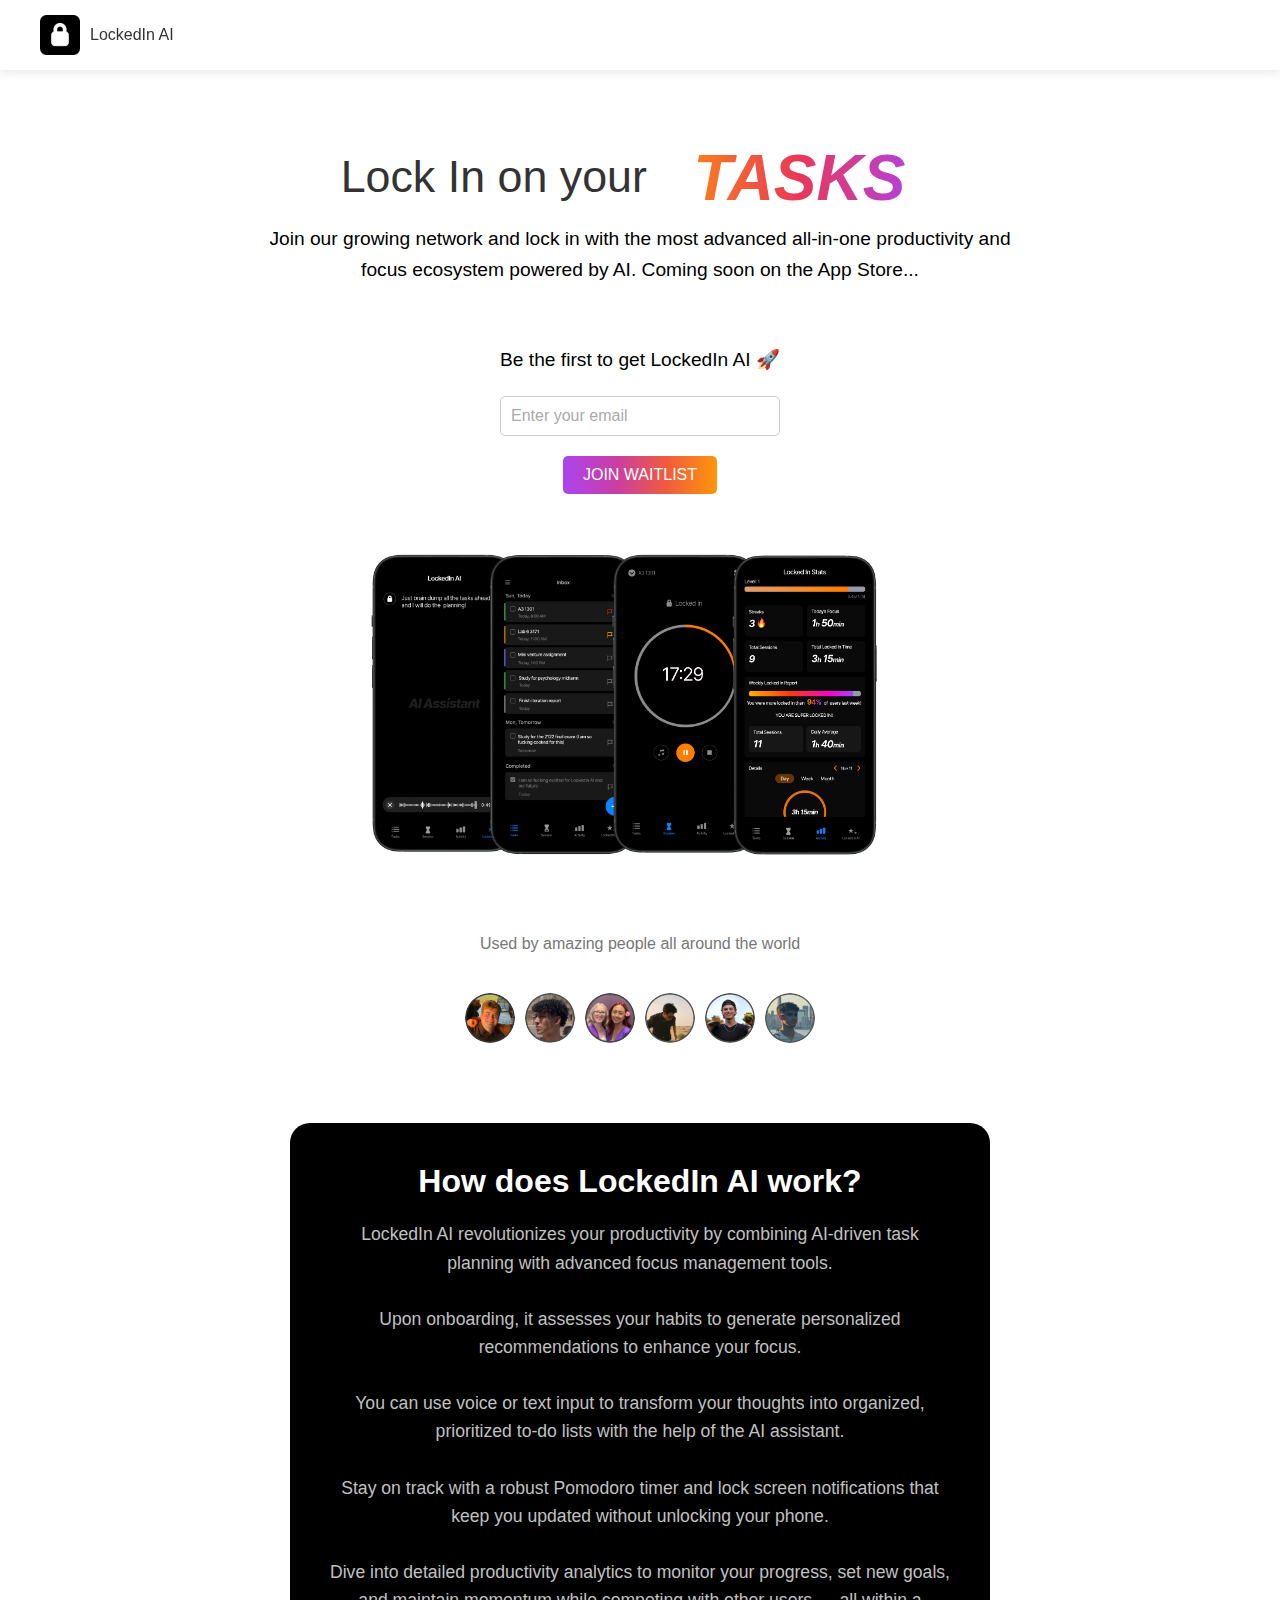
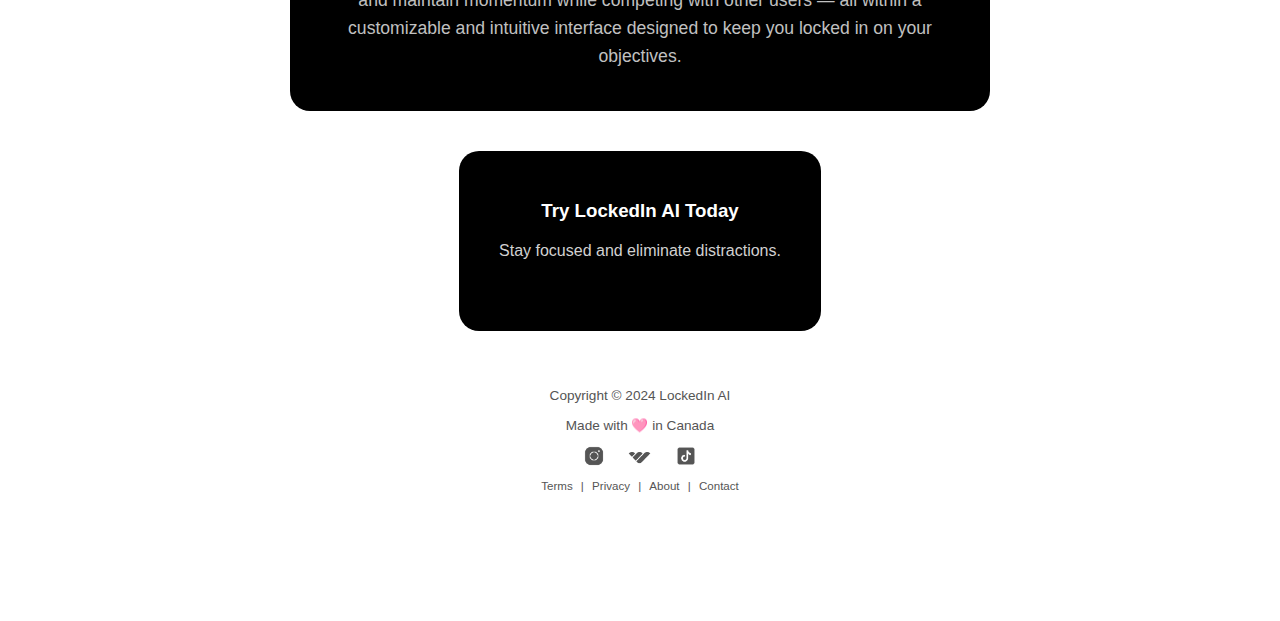
==== commit 167bbfb3: "removed the download buttons" ====
--- a/index.html
+++ b/index.html
@@ -460,7 +460,6 @@
             <img src="assets/logo.png" alt="LockedIn AI Logo" class="logo">
             <span class="brand-text">LockedIn AI</span>
         </div>
-        <button class="download-btn">Download</button>
     </nav>
 
     <!-- Hero Section -->
@@ -714,8 +713,7 @@
     <!-- Call to Action -->
     <section class="cta">
         <h3>Try LockedIn AI Today</h3>
-        <p style="font-weight: 100;">Stay focused and eliminate distractions.</p>
-        <button class="download-btn1">Download</button>
+        <p style="font-weight: 100; color: #d1d1d1;">Stay focused and eliminate distractions.</p>
     </section>
 
     <!-- Footer -->
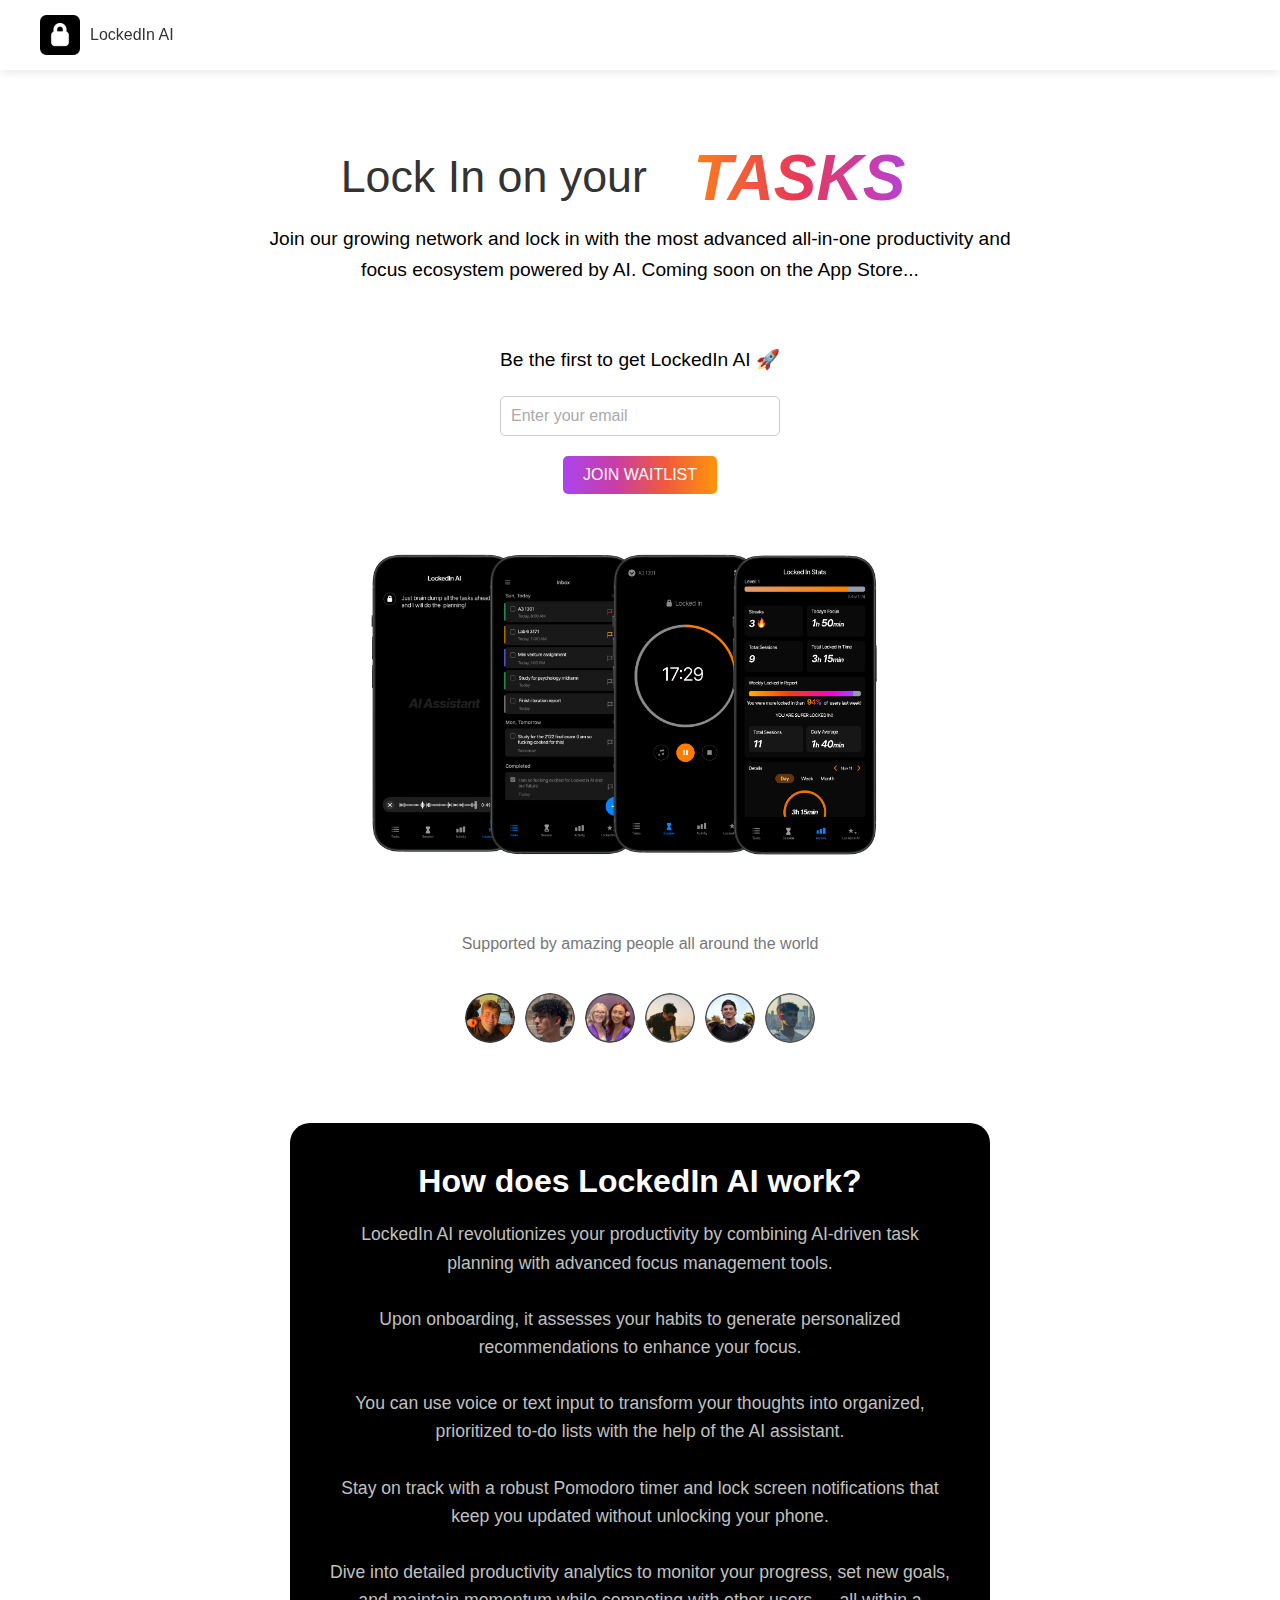
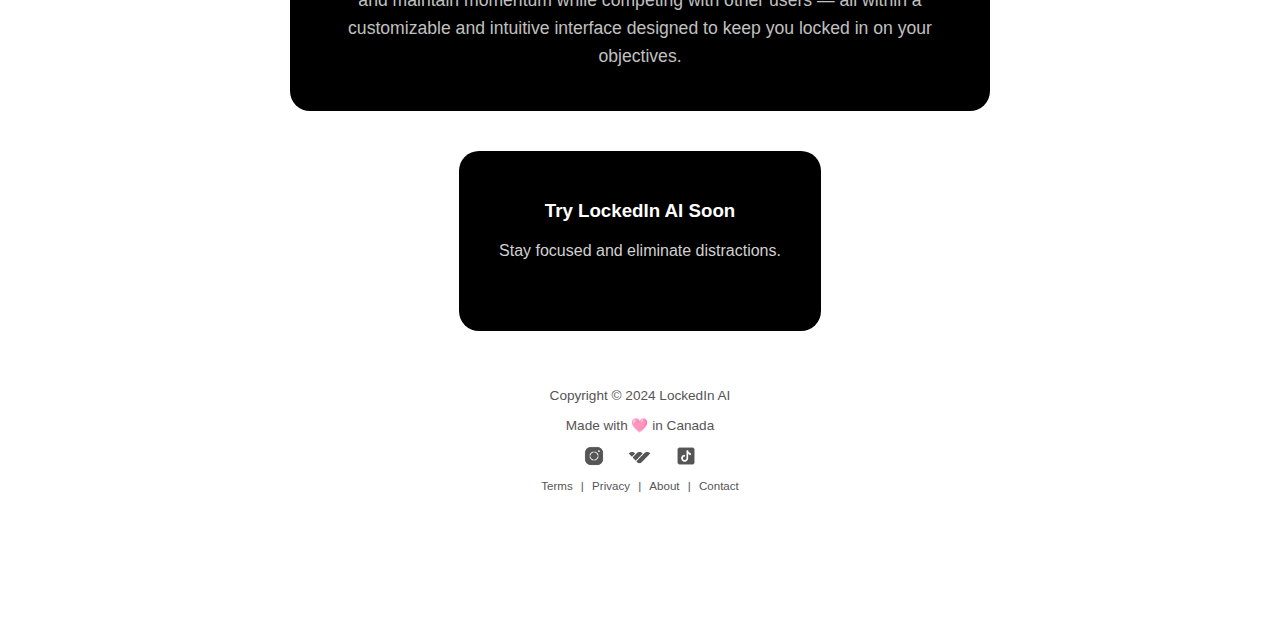
==== commit cbc5227b: "changed some copy" ====
--- a/index.html
+++ b/index.html
@@ -687,7 +687,7 @@
 
     <!-- Testimonials -->
     <section class="testimonials">
-        <p class="testimonial-heading">Used by amazing people all around the world</p>
+        <p class="testimonial-heading">Supported by amazing people all around the world</p>
         <div class="user-profiles">
             <img src="assets/roman.png" alt="User Roman" class="user-profile">
             <img src="assets/kayhan.png" alt="User Kayhan" class="user-profile">
@@ -712,7 +712,7 @@
 
     <!-- Call to Action -->
     <section class="cta">
-        <h3>Try LockedIn AI Today</h3>
+        <h3>Try LockedIn AI Soon</h3>
         <p style="font-weight: 100; color: #d1d1d1;">Stay focused and eliminate distractions.</p>
     </section>
 
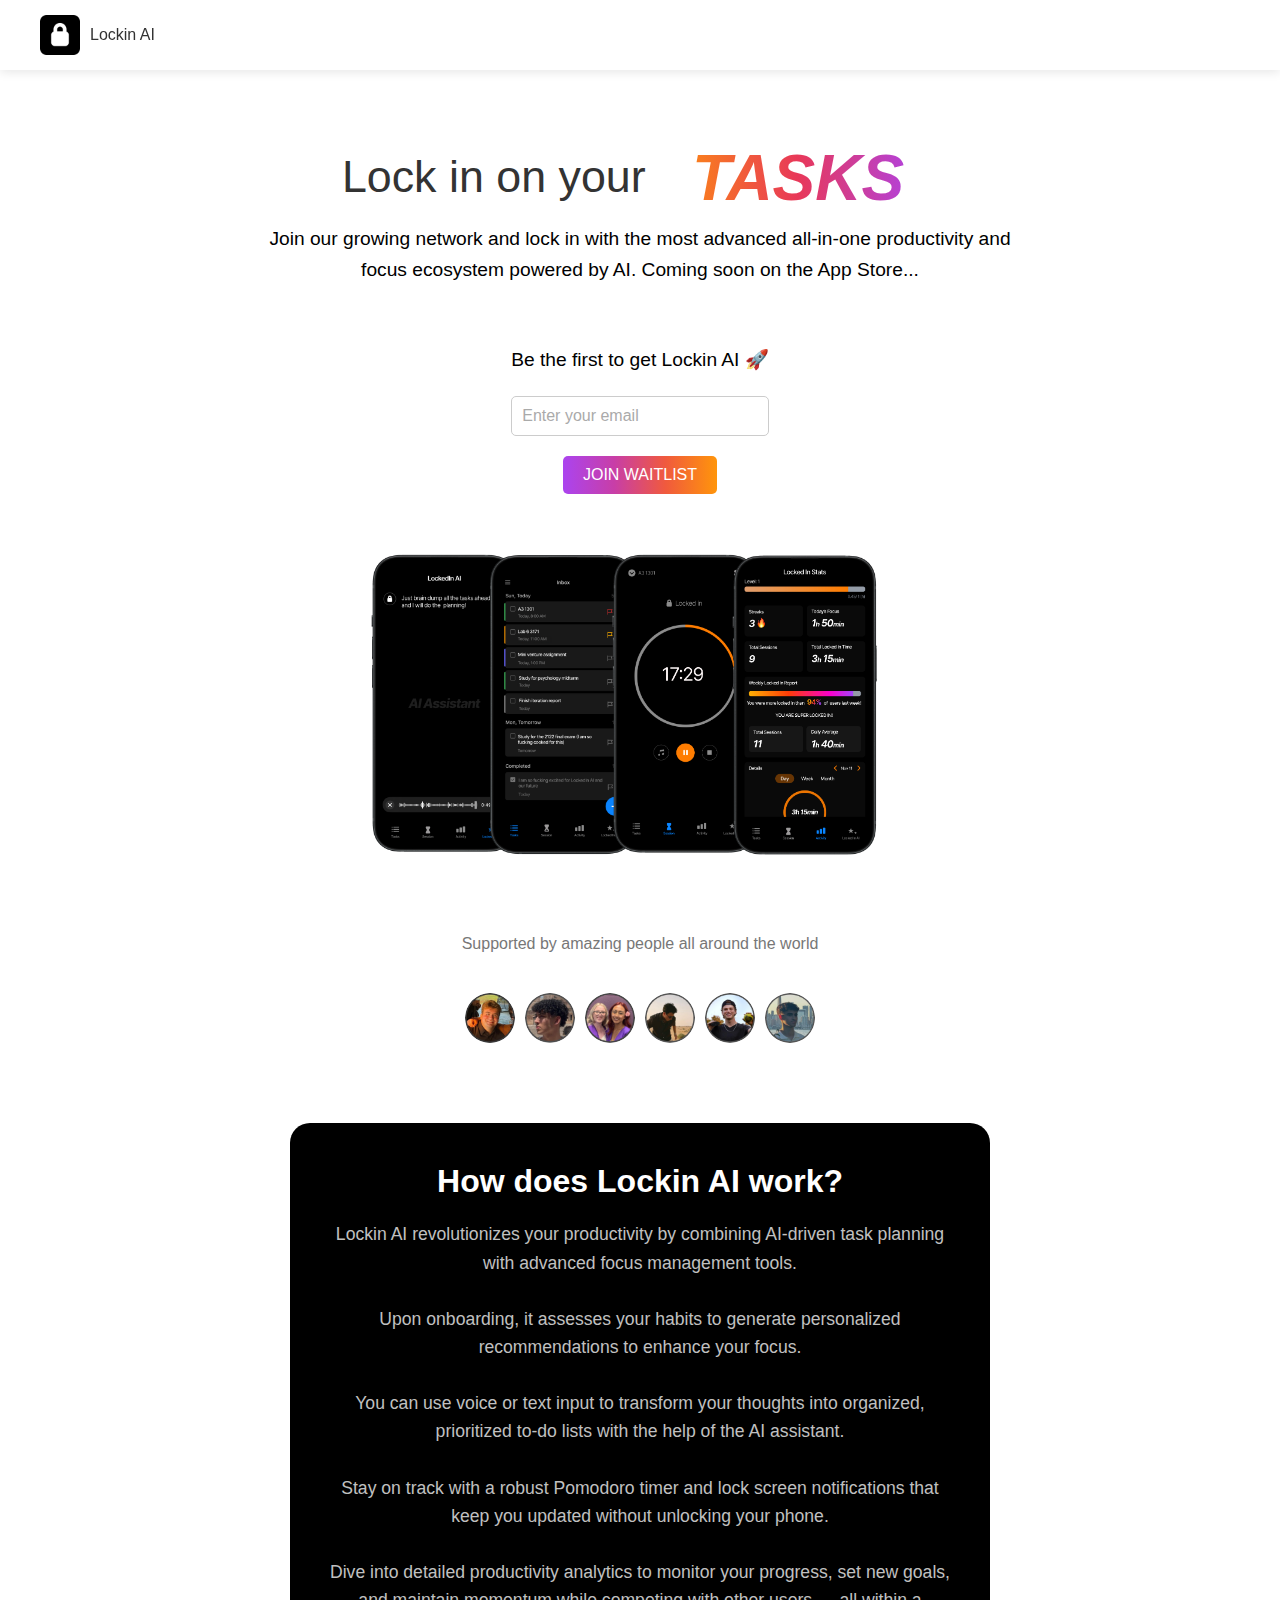
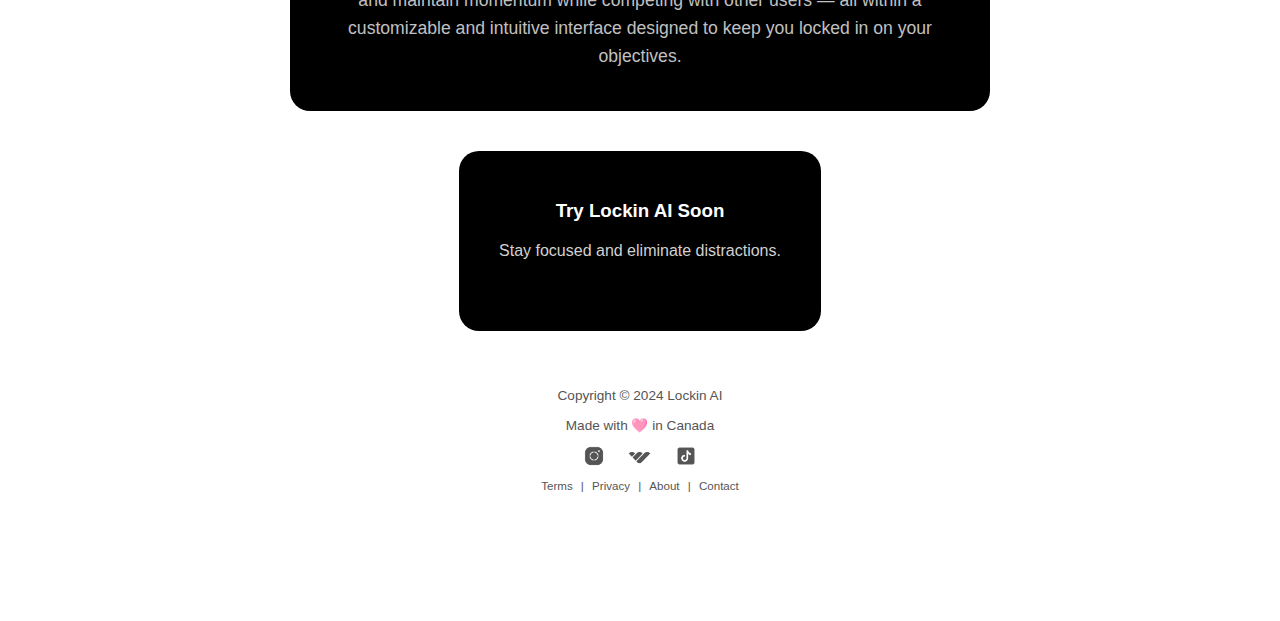
==== commit 91fa36f9: "changed name to Lockin AI" ====
--- a/index.html
+++ b/index.html
@@ -2,28 +2,28 @@
 <html lang="en">
 <head>
     <!-- Open Graph Meta Tags (for Social Media and iMessage) -->
-    <meta property="og:title" content="LockedIn AI - Your Ultimate Focus & Productivity App Powered by AI">
+    <meta property="og:title" content="Lockin AI - Your Ultimate Focus & Productivity App Powered by AI">
     <meta property="og:description" content="Join 10,000+ users and lock in with the most advanced all-in-one productivity and focus ecosystem powered by AI.">
-    <meta property="og:image" content="https://lockdin.ai/assets/cover.jpg">
-    <meta property="og:image:secure_url" content="https://lockdin.ai/assets/cover.jpg">
+    <meta property="og:image" content="https://lockinai.com/assets/cover.jpg">
+    <meta property="og:image:secure_url" content="https://lockinai.com/assets/cover.jpg">
     <meta property="og:image:type" content="image/jpeg">
     <meta property="og:image:width" content="1800">
     <meta property="og:image:height" content="1000">
-    <meta property="og:url" content="https://lockdin.ai">
+    <meta property="og:url" content="https://lockinai.com">
     <meta property="og:type" content="website">
 
     <!-- Twitter Card Meta Tags (for Twitter Sharing) -->
     <meta name="twitter:card" content="summary_large_image">
-    <meta name="twitter:title" content="LockedIn AI - Your Ultimate Productivity App">
+    <meta name="twitter:title" content="Lockin AI - Your Ultimate Productivity App">
     <meta name="twitter:description" content="Join 10,000+ users and lock in with the most advanced all-in-one productivity and focus ecosystem powered by AI.">
-    <meta name="twitter:image" content="https://lockdin.ai/assets/cover.jpg">
+    <meta name="twitter:image" content="https://lockinai.com/assets/cover.jpg">
 
     <!-- Apple Touch Icon (Fallback for iMessage) -->
-    <link rel="apple-touch-icon" href="https://lockdin.ai/assets/cover.jpg">
+    <link rel="apple-touch-icon" href="https://lockinai.com/assets/cover.jpg">
 
     <meta charset="UTF-8">
     <meta name="viewport" content="width=device-width, initial-scale=1.0">
-    <title>LockedIn AI</title>
+    <title>Lockin AI</title>
     <link rel="icon" href="assets/favicon.png" type="image/x-icon">
 
     <script type="text/javascript">
@@ -457,15 +457,15 @@
     <!-- Navbar -->
     <nav class="navbar">
         <div class="navbar-brand">
-            <img src="assets/logo.png" alt="LockedIn AI Logo" class="logo">
-            <span class="brand-text">LockedIn AI</span>
+            <img src="assets/logo.png" alt="Lockin AI Logo" class="logo">
+            <span class="brand-text">Lockin AI</span>
         </div>
     </nav>
 
     <!-- Hero Section -->
     <section class="hero">
         <h1 class="headline">
-            Lock In on your
+            Lock in on your
             <span class="swapping-word-container">
                 <span class="highlight swapping-word" id="current-word">TASKS</span>
                 <span class="highlight swapping-word" id="next-word"></span>
@@ -590,7 +590,7 @@
         
             <div id="mc_embed_signup">
                 <form id="mc-embedded-subscribe-form" method="POST">
-                    <p class="availability">Be the first to get LockedIn AI 🚀</p>
+                    <p class="availability">Be the first to get Lockin AI 🚀</p>
                     <div class="mc-field-group">
                         <input type="email" name="EMAIL" id="mce-EMAIL" placeholder="Enter your email" required>
                     </div>
@@ -700,9 +700,9 @@
 
     <!-- Info Section -->
     <section class="info">
-        <h2>How does LockedIn AI work?</h2>
+        <h2>How does Lockin AI work?</h2>
         <p>
-            LockedIn AI revolutionizes your productivity by combining AI-driven task planning with advanced focus management tools.<br><br>
+            Lockin AI revolutionizes your productivity by combining AI-driven task planning with advanced focus management tools.<br><br>
             Upon onboarding, it assesses your habits to generate personalized recommendations to enhance your focus.<br><br>
             You can use voice or text input to transform your thoughts into organized, prioritized to-do lists with the help of the AI assistant.<br><br>
             Stay on track with a robust Pomodoro timer and lock screen notifications that keep you updated without unlocking your phone.<br><br>
@@ -712,13 +712,13 @@
 
     <!-- Call to Action -->
     <section class="cta">
-        <h3>Try LockedIn AI Soon</h3>
+        <h3>Try Lockin AI Soon</h3>
         <p style="font-weight: 100; color: #d1d1d1;">Stay focused and eliminate distractions.</p>
     </section>
 
     <!-- Footer -->
     <footer>
-        <p>Copyright © 2024 LockedIn AI</p>
+        <p>Copyright © 2024 Lockin AI</p>
         <p>Made with 🩷 in Canada </p>
         <div>
             <a href="https://www.instagram.com/lockedinai" style="margin: 0 10px;">
